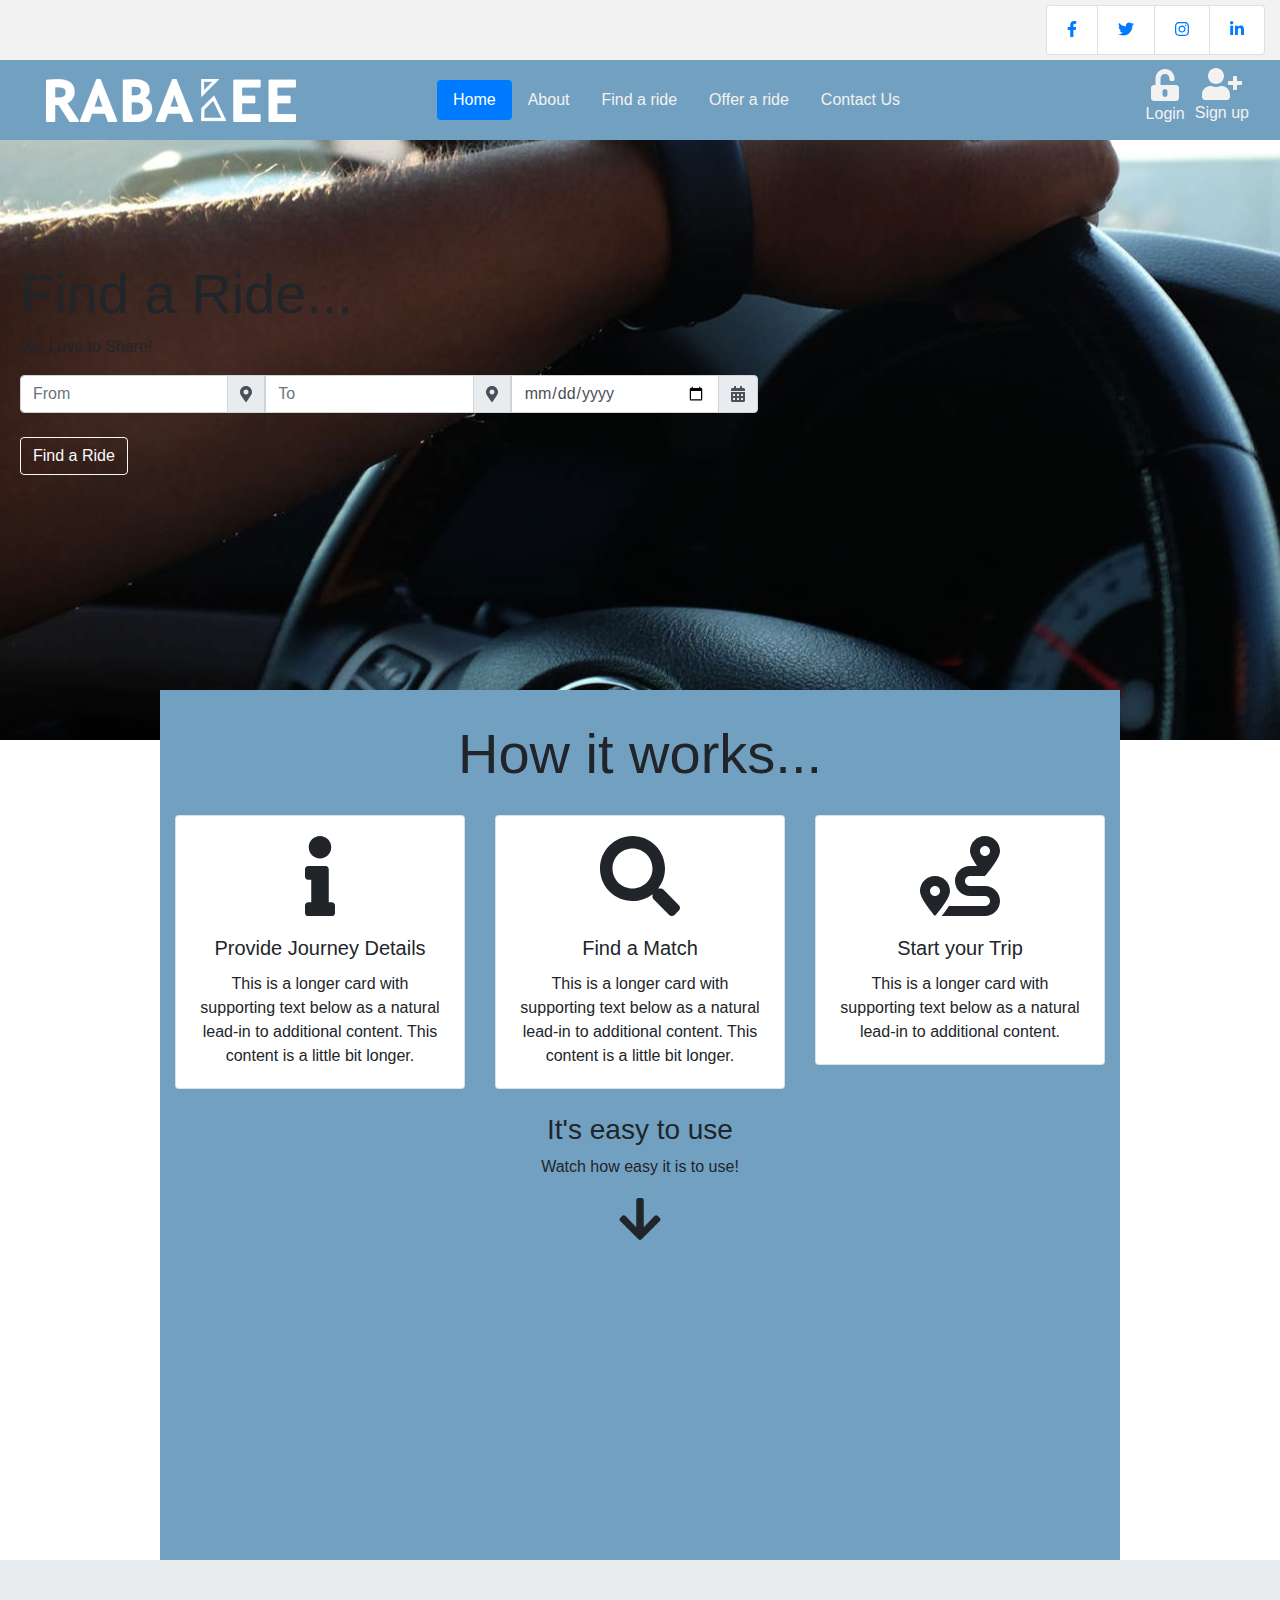
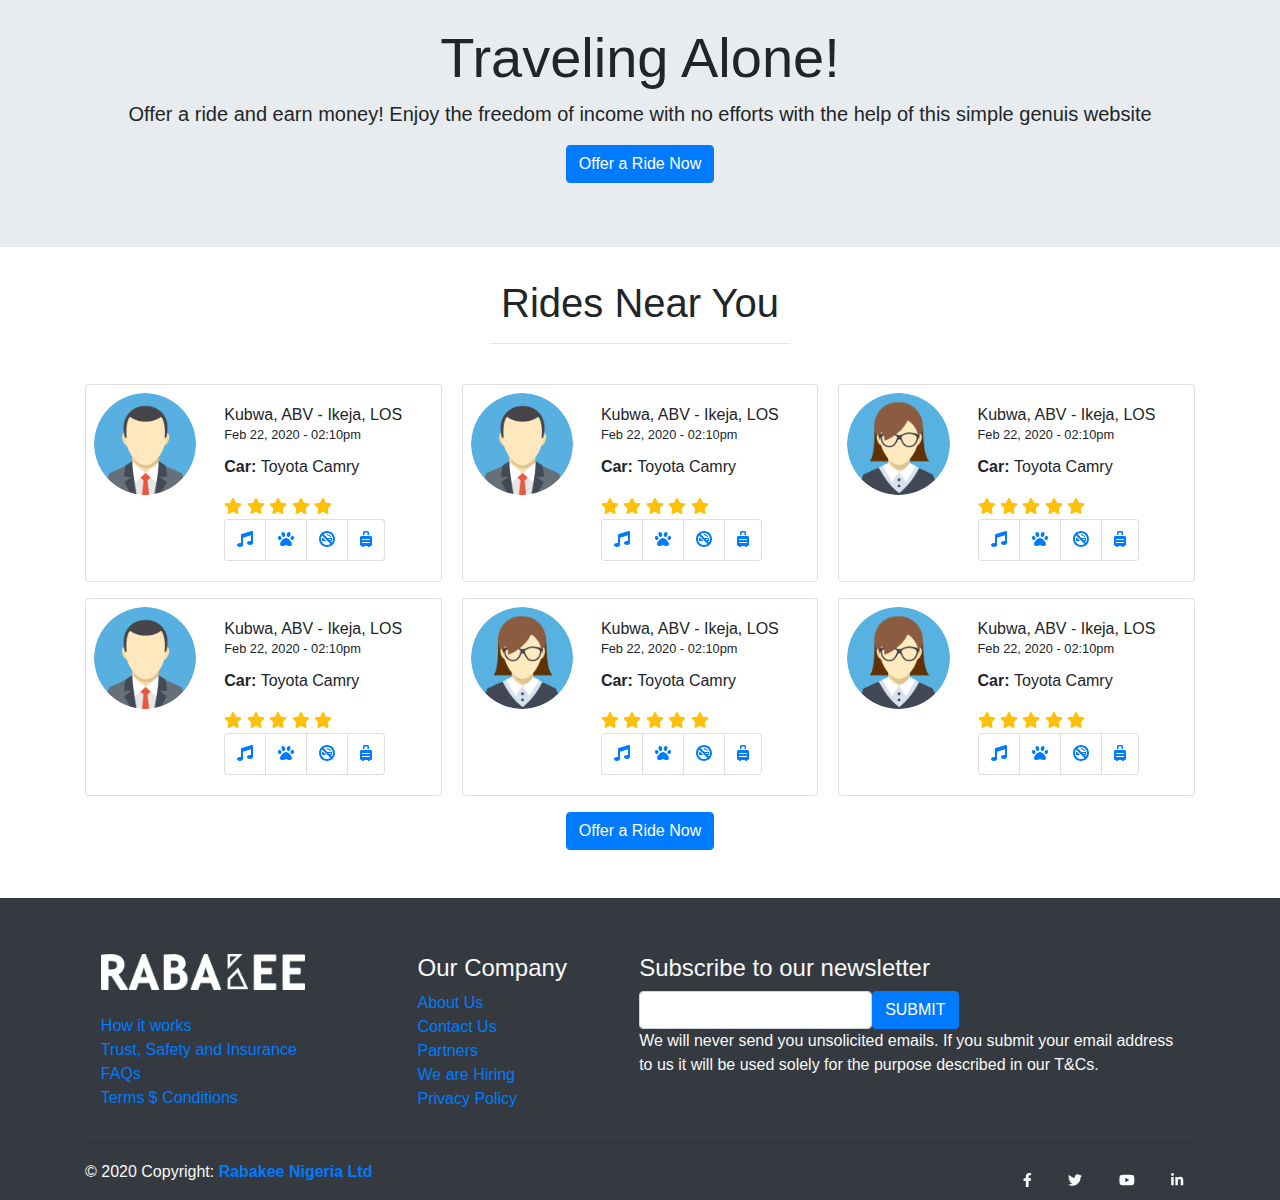
==== index.html @ 5c89a809 "first commit" ====
<!doctype html>
<html lang="en">
  <head>
    <!-- Required meta tags -->
    <meta charset="utf-8">
    <meta name="viewport" content="width=device-width, initial-scale=1, shrink-to-fit=no">

    <!-- Bootstrap CSS -->
    <link rel="shortcut icon" href="./assets/images/favicon.png" type="image/x-icon">
    <link rel="stylesheet" href="./assets/css/bootstrap/bootstrap.min.css">
    <link rel="stylesheet" href="./assets/css/main.css">
    <link rel="stylesheet" href="./assets/css/font-awesome/all.min.css">

    <title>RabaKee: Home</title>
  </head>
  <body>
    <!--header start-->
		<section id="home"  class="header-ra">
			<div class="container-fluid">	
				<div class="header-left">
          <ul class="pull-right list-group list-group-horizontal">
            <li class="list-group-item">
              <a href=""><i class="fab fa-facebook-f"></i></a>
            </li>
            <li class="list-group-item">
              <a href=""><i class="fab fa-twitter"></i></a>
            </li>
            <li class="list-group-item">
              <a href=""><i class="fab fa-instagram"></i></a>
            </li>
            <li class="list-group-item">
              <a href=""><i class="fab fa-linkedin-in"></i></a>
            </li>
          </ul>
				</div><!--/.header-left -->
			</div><!--/.container -->	
    </section><!--/.header-->

    <!-- Start Naviagation section -->
    <section class="navbar navbar-expand-md navbar-light sticky-top navigation">
      <div class="container-fluid">
        <div class="col-lg-4 col-xs-12">

          <a class="navbar-brand"  href="./index.html"><img class="header-image" src="./assets/images/logo.png" alt="Rabakee logo"></a>

        <button class="navbar-toggler " type="button" data-toggle="collapse" data-target="#navbarResponsive ">
          <span class="navbar-toggler-icon"></span>
        </button>
        </div>

        <div class="collapse navbar-collapse" id="navbarResponsive">
          <ul class="nav nav-pills justify-content-center">
            <li class="nav-item">
              <a href="./index.html" class="nav-link active">Home</a>
            </li>
            <li class="nav-item">
              <a href="#" class="nav-link">About</a>
            </li>
            <li class="nav-item">
              <a href="./findaride.html" class="nav-link">Find a ride</a>
            </li>
            <li class="nav-item">
              <a href="./offeraride.html" class="nav-link">Offer a ride</a>
            </li>
            <li class="nav-item">
              <a href="./contact.html" class="nav-link">Contact Us</a>
            </li>
          </ul>
        </div>
        <div>
          <ul class="navbar-nav text-center">
            <li class="nav-click">
              <a href="" data-toggle="modal" data-target="#signInModal">
                <i class="fas fa-2x fa-unlock-alt"></i>
                <h6>Login</h6>
              </a>
            </li>
            <li class="nav-item">
              <a href="" data-toggle="modal" data-target="#signUpModal">
                <i class="fas fa-2x fa-user-plus"></i>
                <h6>Sign up</h6>
              </a>
            </li>
          </ul>
        </div>
        <div>

        </div>
      </div>
    </section> <!-- End navigation section -->

    <!-- Welcome Banner -->
    <section class="container-fluid banner"> 
     <div class="row banner-overlay"></div>
     <div class="overlay-content">
      <h3 class="display-4">
        Find a Ride...
      </h3>
      <p>We Love to Share!</p>
      <form class="form" method="post" action="">
        <div class="input-group">
          <input class="form-control" type="text" name="goingto" placeholder="From" aria-label="Recipient's " aria-describedby="my-addon">
          <div class="input-group-append">
            <span class="input-group-text" id="my-addon"><i class="fas fa-map-marker-alt"></i></span>
          </div>
          <input class="form-control" type="text" name="fromwhere" placeholder="To" aria-label="Recipient's " aria-describedby="my-addon">
          <div class="input-group-append">
            <span class="input-group-text" id="my-addon"><i class="fas fa-map-marker-alt"></i></span>
          </div>
          <input class="form-control" type="date" name="depaturedate" placeholder="Date" aria-label="Recipient's " aria-describedby="my-addon">
          <div class="input-group-append">
            <span class="input-group-text" id="my-addon"><i class="fas fa-calendar-alt"></i></span>
          </div>
        </div><br>
        <button class="btn btn-outline-light btn-md" type="button">Find a Ride</button>
      </form>
    </div>
    </section>
    <!-- Welcome Banner -->

    <!-- How it works -->
    <section class="container col-md-11 col-lg-9 working">
      <h1 class="display-4">How it works...</h1>
      <div class="row row-cols-1 row-cols-md-3">
        <div class="col mb-4">
          <div class="card how-card">
            <i class="fas fa-5x fa-info how-it-works"></i>
            <div class="card-body">
              <h5 class="card-title">Provide Journey Details</h5>
              <p class="card-text">This is a longer card with supporting text below as a natural lead-in to additional content. This content is a little bit longer.</p>
            </div>
          </div>
        </div>
        <div class="col mb-4">
          <div class="card how-card">
            <i class="fas fa-5x fa-search how-it-works"></i>
            <div class="card-body">
              <h5 class="card-title">Find a Match</h5>
              <p class="card-text">This is a longer card with supporting text below as a natural lead-in to additional content. This content is a little bit longer.</p>
            </div>
          </div>
        </div>
        <div class="col mb-4">
          <div class="card how-card">
            <i class="fas fa-5x fa-route how-it-works"></i>
            <div class="card-body">
              <h5 class="card-title">Start your Trip</h5>
              <p class="card-text">This is a longer card with supporting text below as a natural lead-in to additional content.</p>
            </div>
          </div>
        </div>
      </div>
      <div>
        <h3>
          It's easy to use
        </h3>
        <p>Watch how easy it is to use!</p>
        <i class="fas fa-3x fa-arrow-down"></i>
        <br>
        <br>
        <div class="embed-responsive embed-responsive-16by9 col-xs-12 col-md-6 embed-video">
          <iframe width="512" height="300" src="https://www.youtube.com/embed/61OzhSrgsd8" frameborder="0" allow="accelerometer; autoplay; encrypted-media; gyroscope; picture-in-picture" allowfullscreen></iframe>
        </div>
      </div>
    </section>
    <!-- How it works ends-->

<!-- share ride ribbon -->
<div class="jumbotron jumbotron-fluid text-center">
  <h1 class="display-4">Traveling Alone!</h1>
  <p class="lead">Offer a ride and earn money! Enjoy the freedom of income with no efforts with the help of this simple genuis website</p>
  <button class="btn btn-primary" type="button">Offer a Ride Now</button>
</div>

    <!-- popular rides -->
    <section class="container" style="text-align: center;">
      <h1>Rides Near You </h1>
      <hr class="mx-auto" style="width: 300px;">
      <br>
      
        <div class="card-columns">
          
          <!-- single card for drivers near you -->
          <div class="card mb-3" style="max-width: 540px;">
            <div class="row no-gutters">
              <div class="col-md-4">
                <img src="./assets/images/male.png" class="card-img rounded-circle p-2" alt="...">
              </div>
              <div class="col-md-8">
                <div class="card-body text-left">
                  <h6 class="card-title">Kubwa, ABV - Ikeja, LOS <span class="date-time">Feb 22, 2020 - 02:10pm</span></h6>
                  <p class="card-text font-weight-bold">Car: <span class="font-weight-normal">Toyota Camry</span></p>
                      <div class="text-warning">
                        <i class="fa fa-star" aria-hidden="true"></i>
                        <i class="fa fa-star" aria-hidden="true"></i>
                        <i class="fa fa-star" aria-hidden="true"></i>
                        <i class="fa fa-star" aria-hidden="true"></i>
                        <i class="fa fa-star" aria-hidden="true"></i>
                      </div>
                  <ul class="list-group list-group-horizontal">
                    <li class="list-group-item dos-donts-tab">
                      <a href=""><i class="fas fa-music"></i></a>
                    </li>
                    <li class="list-group-item dos-donts-tab">
                      <a href=""><i class="fas fa-paw"></i></a>
                    </li>
                    <li class="list-group-item dos-donts-tab">
                      <a href=""><i class="fas fa-smoking-ban"></i></a>
                    </li>
                    <li class="list-group-item dos-donts-tab">
                      <a href=""><i class="fas fa-suitcase-rolling"></i></a>
                    </li>
                  </ul>
                </div>
              </div>
            </div>
          </div>
          <!-- End card for Drivers near you -->
          
          <!-- single card for drivers near you -->
          <div class="card mb-3" style="max-width: 540px;">
            <div class="row no-gutters">
              <div class="col-md-4">
                <img src="./assets/images/male.png" class="card-img rounded-circle p-2" alt="...">
              </div>
              <div class="col-md-8">
                <div class="card-body text-left">
                  <h6 class="card-title">Kubwa, ABV - Ikeja, LOS <span class="date-time">Feb 22, 2020 - 02:10pm</span></h6>
                  <p class="card-text font-weight-bold">Car: <span class="font-weight-normal">Toyota Camry</span></p>
                      <div class="text-warning">
                        <i class="fa fa-star" aria-hidden="true"></i>
                        <i class="fa fa-star" aria-hidden="true"></i>
                        <i class="fa fa-star" aria-hidden="true"></i>
                        <i class="fa fa-star" aria-hidden="true"></i>
                        <i class="fa fa-star" aria-hidden="true"></i>
                      </div>
                  <ul class="list-group list-group-horizontal">
                    <li class="list-group-item dos-donts-tab">
                      <a href=""><i class="fas fa-music"></i></a>
                    </li>
                    <li class="list-group-item dos-donts-tab">
                      <a href=""><i class="fas fa-paw"></i></a>
                    </li>
                    <li class="list-group-item dos-donts-tab">
                      <a href=""><i class="fas fa-smoking-ban"></i></a>
                    </li>
                    <li class="list-group-item dos-donts-tab">
                      <a href=""><i class="fas fa-suitcase-rolling"></i></a>
                    </li>
                  </ul>
                </div>
              </div>
            </div>
          </div>
          <!-- End card for Drivers near you -->
          
          <!-- single card for drivers near you -->
          <div class="card mb-3" style="max-width: 540px;">
            <div class="row no-gutters">
              <div class="col-md-4">
                <img src="./assets/images/male.png" class="card-img rounded-circle p-2" alt="...">
              </div>
              <div class="col-md-8">
                <div class="card-body text-left">
                  <h6 class="card-title">Kubwa, ABV - Ikeja, LOS <span class="date-time">Feb 22, 2020 - 02:10pm</span></h6>
                  <p class="card-text font-weight-bold">Car: <span class="font-weight-normal">Toyota Camry</span></p>
                      <div class="text-warning">
                        <i class="fa fa-star" aria-hidden="true"></i>
                        <i class="fa fa-star" aria-hidden="true"></i>
                        <i class="fa fa-star" aria-hidden="true"></i>
                        <i class="fa fa-star" aria-hidden="true"></i>
                        <i class="fa fa-star" aria-hidden="true"></i>
                      </div>
                  <ul class="list-group list-group-horizontal">
                    <li class="list-group-item dos-donts-tab">
                      <a href=""><i class="fas fa-music"></i></a>
                    </li>
                    <li class="list-group-item dos-donts-tab">
                      <a href=""><i class="fas fa-paw"></i></a>
                    </li>
                    <li class="list-group-item dos-donts-tab">
                      <a href=""><i class="fas fa-smoking-ban"></i></a>
                    </li>
                    <li class="list-group-item dos-donts-tab">
                      <a href=""><i class="fas fa-suitcase-rolling"></i></a>
                    </li>
                  </ul>
                </div>
              </div>
            </div>
          </div>
          <!-- End card for Drivers near you -->
          
          <!-- single card for drivers near you -->
          <div class="card mb-3" style="max-width: 540px;">
            <div class="row no-gutters">
              <div class="col-md-4">
                <img src="./assets/images/female.png" class="card-img rounded-circle p-2" alt="...">
              </div>
              <div class="col-md-8">
                <div class="card-body text-left">
                  <h6 class="card-title">Kubwa, ABV - Ikeja, LOS <span class="date-time">Feb 22, 2020 - 02:10pm</span></h6>
                  <p class="card-text font-weight-bold">Car: <span class="font-weight-normal">Toyota Camry</span></p>
                      <div class="text-warning">
                        <i class="fa fa-star" aria-hidden="true"></i>
                        <i class="fa fa-star" aria-hidden="true"></i>
                        <i class="fa fa-star" aria-hidden="true"></i>
                        <i class="fa fa-star" aria-hidden="true"></i>
                        <i class="fa fa-star" aria-hidden="true"></i>
                      </div>
                  <ul class="list-group list-group-horizontal">
                    <li class="list-group-item dos-donts-tab">
                      <a href=""><i class="fas fa-music"></i></a>
                    </li>
                    <li class="list-group-item dos-donts-tab">
                      <a href=""><i class="fas fa-paw"></i></a>
                    </li>
                    <li class="list-group-item dos-donts-tab">
                      <a href=""><i class="fas fa-smoking-ban"></i></a>
                    </li>
                    <li class="list-group-item dos-donts-tab">
                      <a href=""><i class="fas fa-suitcase-rolling"></i></a>
                    </li>
                  </ul>
                </div>
              </div>
            </div>
          </div>
          <!-- End card for Drivers near you -->
          
          <!-- single card for drivers near you -->
          <div class="card mb-3" style="max-width: 540px;">
            <div class="row no-gutters">
              <div class="col-md-4">
                <img src="./assets/images/female.png" class="card-img rounded-circle p-2" alt="...">
              </div>
              <div class="col-md-8">
                <div class="card-body text-left">
                  <h6 class="card-title">Kubwa, ABV - Ikeja, LOS <span class="date-time">Feb 22, 2020 - 02:10pm</span></h6>
                  <p class="card-text font-weight-bold">Car: <span class="font-weight-normal">Toyota Camry</span></p>
                      <div class="text-warning">
                        <i class="fa fa-star" aria-hidden="true"></i>
                        <i class="fa fa-star" aria-hidden="true"></i>
                        <i class="fa fa-star" aria-hidden="true"></i>
                        <i class="fa fa-star" aria-hidden="true"></i>
                        <i class="fa fa-star" aria-hidden="true"></i>
                      </div>
                  <ul class="list-group list-group-horizontal">
                    <li class="list-group-item dos-donts-tab">
                      <a href=""><i class="fas fa-music"></i></a>
                    </li>
                    <li class="list-group-item dos-donts-tab">
                      <a href=""><i class="fas fa-paw"></i></a>
                    </li>
                    <li class="list-group-item dos-donts-tab">
                      <a href=""><i class="fas fa-smoking-ban"></i></a>
                    </li>
                    <li class="list-group-item dos-donts-tab">
                      <a href=""><i class="fas fa-suitcase-rolling"></i></a>
                    </li>
                  </ul>
                </div>
              </div>
            </div>
          </div>
          <!-- End card for Drivers near you -->
          <!-- single card for drivers near you -->
          <div class="card mb-3" style="max-width: 540px;">
            <div class="row no-gutters">
              <div class="col-md-4">
                <img src="./assets/images/female.png" class="card-img rounded-circle p-2" alt="...">
              </div>
              <div class="col-md-8">
                <div class="card-body text-left">
                  <h6 class="card-title">Kubwa, ABV - Ikeja, LOS <span class="date-time">Feb 22, 2020 - 02:10pm</span></h6>
                  <p class="card-text font-weight-bold">Car: <span class="font-weight-normal">Toyota Camry</span></p>
                      <div class="text-warning">
                        <i class="fa fa-star" aria-hidden="true"></i>
                        <i class="fa fa-star" aria-hidden="true"></i>
                        <i class="fa fa-star" aria-hidden="true"></i>
                        <i class="fa fa-star" aria-hidden="true"></i>
                        <i class="fa fa-star" aria-hidden="true"></i>
                      </div>
                  <ul class="list-group list-group-horizontal">
                    <li class="list-group-item dos-donts-tab">
                      <a href=""><i class="fas fa-music"></i></a>
                    </li>
                    <li class="list-group-item dos-donts-tab">
                      <a href=""><i class="fas fa-paw"></i></a>
                    </li>
                    <li class="list-group-item dos-donts-tab">
                      <a href=""><i class="fas fa-smoking-ban"></i></a>
                    </li>
                    <li class="list-group-item dos-donts-tab">
                      <a href=""><i class="fas fa-suitcase-rolling"></i></a>
                    </li>
                  </ul>
                </div>
              </div>
            </div>
          </div>
          <!-- End card for Drivers near you -->

        </div>
        <button class="btn btn-primary" type="button">Offer a Ride Now</button>
    </section>
    <br>
    <br>


    <!-- Footer -->
<footer class="text-light font-small bg-dark pt-4">

  <!-- Footer Links -->
  <div class="container text-center text-md-left">

    <!-- Footer links -->
    <div class="row text-center text-md-left mt-3 pb-3">

      <!-- Grid column -->
      <div class="col-md-3 col-lg-3 col-xl-3 mx-auto mt-3">
        <img src="./assets/images/logo.png" alt="rabakee logo" style="width: 80%;">
        <br>
        <br>
        <ul>
          <li><a href="">How it works</a></li>
          <li><a href=""> Trust, Safety and Insurance</a></li>
          <li><a href="">FAQs</a></li>
          <li><a href="">Terms $ Conditions</a></li>
        </ul>
      </div>
      <!-- Grid column -->

      <hr class="w-100 clearfix d-md-none">

      <!-- Grid column -->
      <div class="col-md-2 col-lg-2 col-xl-2 mx-auto mt-3">
        <h4>Our Company</h4>
        <ul>
          <li><a href="">About Us</a></li>
          <li><a href=""> Contact Us</a></li>
          <li><a href="">Partners</a></li>
          <li><a href="">We are Hiring</a></li>
          <li><a href="">Privacy Policy</a></li>
        </ul>
      </div>
      <!-- Grid column -->

      <hr class="w-100 clearfix d-md-none">

      <!-- Grid column -->
      <div class="col-md-6 mx-auto mt-3">
        <!-- Call to action -->
  
    <h4>Subscribe to our newsletter</h4>
    <form class="form-inline">
      <div class="form-group">
        
        <label for=""></label>
        <input type="text" name="" id="" class="form-control" placeholder="" aria-describedby="helpId">
        <button type="button" class="btn btn-primary">SUBMIT</button>
      </div>
    </form>
    <P>We will never send you unsolicited emails. If you submit your email address to us it will be used solely for the purpose described in our T&Cs.</P>
  
  <!-- Call to action -->
      </div>
      <!-- Grid column -->

    </div>
    <!-- Footer links -->

    <hr>

    <!-- Grid row -->
    <div class="row d-flex align-items-center">

      <!-- Grid column -->
      <div class="col-md-7 col-lg-8">

        <!--Copyright-->
        <p class="text-center text-md-left">© 2020 Copyright:
          <a href="#">
            <strong>Rabakee Nigeria Ltd</strong>
          </a>
        </p>

      </div>
      <!-- Grid column -->

      <!-- Grid column -->
      <div class="col-md-5 col-lg-4 ml-lg-0">

        <!-- Social buttons -->
        <div class="text-center text-md-right">
          <ul class="list-unstyled list-inline">
            <li class="list-inline-item">
              <a class="btn-floating btn-sm rgba-white-slight mx-1">
                <i class="fab fa-facebook-f"></i>
              </a>
            </li>
            <li class="list-inline-item">
              <a class="btn-floating btn-sm rgba-white-slight mx-1">
                <i class="fab fa-twitter"></i>
              </a>
            </li>
            <li class="list-inline-item">
              <a class="btn-floating btn-sm rgba-white-slight mx-1">
                <i class="fab fa-youtube"></i>
              </a>
            </li>
            <li class="list-inline-item">
              <a class="btn-floating btn-sm rgba-white-slight mx-1">
                <i class="fab fa-linkedin-in"></i>
              </a>
            </li>
          </ul>
        </div>

      </div>
      <!-- Grid column -->

    </div>
    <!-- Grid row -->

  </div>
  <!-- Footer Links -->

</footer>
<!-- Footer -->

      

    <!-- Optional JavaScript -->
    <!-- jQuery first, then Popper.js, then Bootstrap JS -->
    <script src="https://code.jquery.com/jquery-3.4.1.slim.min.js" integrity="sha384-J6qa4849blE2+poT4WnyKhv5vZF5SrPo0iEjwBvKU7imGFAV0wwj1yYfoRSJoZ+n" crossorigin="anonymous"></script>
    <script src="https://cdn.jsdelivr.net/npm/popper.js@1.16.0/dist/umd/popper.min.js" integrity="sha384-Q6E9RHvbIyZFJoft+2mJbHaEWldlvI9IOYy5n3zV9zzTtmI3UksdQRVvoxMfooAo" crossorigin="anonymous"></script>
    <script src="./assets/js/bootstrap/bootstrap.min.js"></script>
    <script src="./assets/js/font-awesome/all.min.js"></script>




<!-- Modal -->
<div class="modal fade" id="signInModal" tabindex="-1" role="dialog" aria-labelledby="exampleModalLabel" aria-hidden="true">
  <div class="modal-dialog" role="document">
    <div class="modal-content">
      <div class="modal-header">
        <h5 class="modal-title" id="exampleModalLabel">Signin</h5>
        <button type="button" class="close" data-dismiss="modal" aria-label="Close">
          <span aria-hidden="true">&times;</span>
        </button>
      </div>
      <div class="modal-body">
        <button type="button" class="btn btn-primary btn-lg ">Signin as Rider</button>
          <button type="button" class="btn btn-primary btn-lg ">Signin as Driver</button>
      </div>
      <div class="modal-footer">
        <button type="button" class="btn btn-secondary" data-dismiss="modal">Close</button>
      </div>
    </div>
  </div>
</div>

<!-- Modal -->
<div class="modal fade" id="signUpModal" tabindex="-1" role="dialog" aria-labelledby="exampleModalLabel" aria-hidden="true">
  <div class="modal-dialog" role="document">
    <div class="modal-content">
      <div class="modal-header">
        <h5 class="modal-title" id="exampleModalLabel">Signup</h5>
        <button type="button" class="close" data-dismiss="modal" aria-label="Close">
          <span aria-hidden="true">&times;</span>
        </button>
      </div>
      <div class="modal-body">
        
          <button type="button" class="btn btn-primary btn-lg ">Signup as Rider</button>
          <button type="button" class="btn btn-primary btn-lg ">Signup as Driver</button>
          
      </div>
      <div class="modal-footer">
        <button type="button" class="btn btn-secondary" data-dismiss="modal">Close</button>
      </div>
    </div>
  </div>
</div>
    
  </body>
</html>
---- assets/css/main.css ----
*{
    margin: 0;
    padding: 0;
}

:root{
    --rabakeeFirstColor: rgb(114, 160, 193);
    --rabakeeFirstColorTp: rgba(115, 112, 216, 0.5);
    --rabakeeSecondColor: rgb(68, 69, 79);
    --rabakeeThirdColor: #f2f2f2;
}


ul{
    list-style: none;
    padding: 0;
    margin: 0;
}
ul li{
    list-style: none;
}

/* Header elements */
.header-ra{
    height: 60px;
    padding-bottom: 10px;
    padding-top: 5px;
    background-color: var(--rabakeeThirdColor);
}
.header-left ul{
    float: right;
}
.header-left ul li{
    display: inline-block;
}

/* Navbar section */
.navigation{
    background-color: var(--rabakeeFirstColor);
}
.navigation ul li a{
    color: var(--rabakeeThirdColor);
}
.navbar .collapse .navbar-nav li a {
    font-size: 16px;
    color: #fff !important;
    font-family: 'Lato', sans-serif;
    margin-top: 18px;
    padding-left: 27px;
    -webkit-transition: .5s;
    -moz-transition: .5s;
    -ms-transition: .5s;
    -o-transition: .5s;
    transition: .5s;
}
.navbar .collapse .navbar-nav li a:hover{
    color: var(--rabakeeSecondColor) !important;
    background-color: var(--rabakeeThirdColor);
} 

/* .navbar .collapse .navbar-nav li a.active{
    color: var(--rabakeeSecondColor);
    background-color: var(--rabakeeThirdColor);
} */

.nav-click{
    padding: 1px 10px;
}

/* Welcome Banner starts */
.banner{
    position: relative;
    height: 600px;
    background-image: url('../images/rabakee_slider_3.jpg');
    background-position: center;
}
.overlay-content{
    position: absolute;
    top: 20%;
    bottom: 20%;
    margin-left: 5px;
    margin-right: 10px;
}

/* How it works */
.how-it-works{
    margin: auto;
    padding-top: 0px;
}
.working{
    padding-top: 30px;
    padding-bottom: 30px;
    text-align: center;
    background-color: var(--rabakeeFirstColor);
    z-index: 2;
    margin-top: -50px;
}
.how-card{
    margin-top: 20px;
    padding-top: 20px;
}
iframe {
    display: block;
    margin: 0 auto;
 }

.embed-video{
    margin: 0 auto;
}


/* Rides near yoy */
.date-time{
    font-size: 0.8rem;
    font-weight: 300;
}
.dos-donts-tab{
    padding: .5rem .75rem !important;
}
@media only screen and (max-width: 576Px) {
    .header-image{
        width: 75%;
    }
}
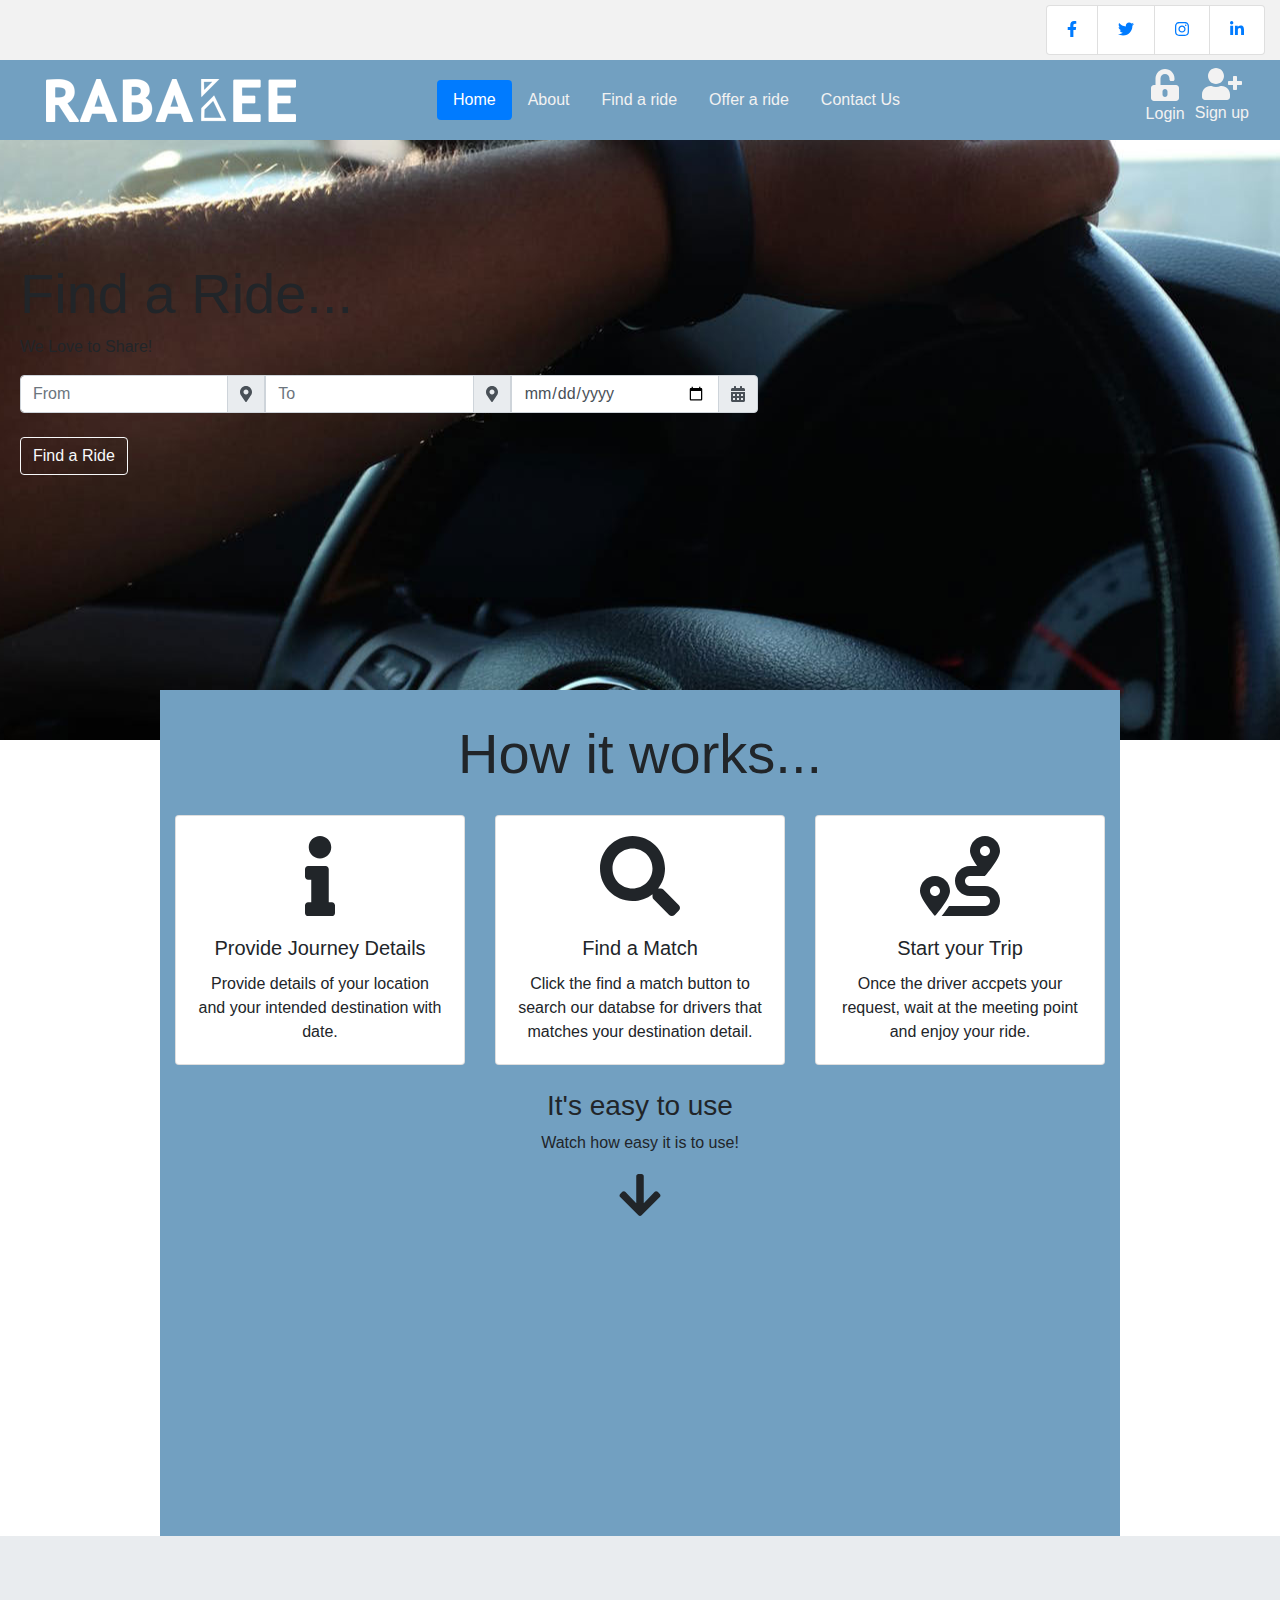
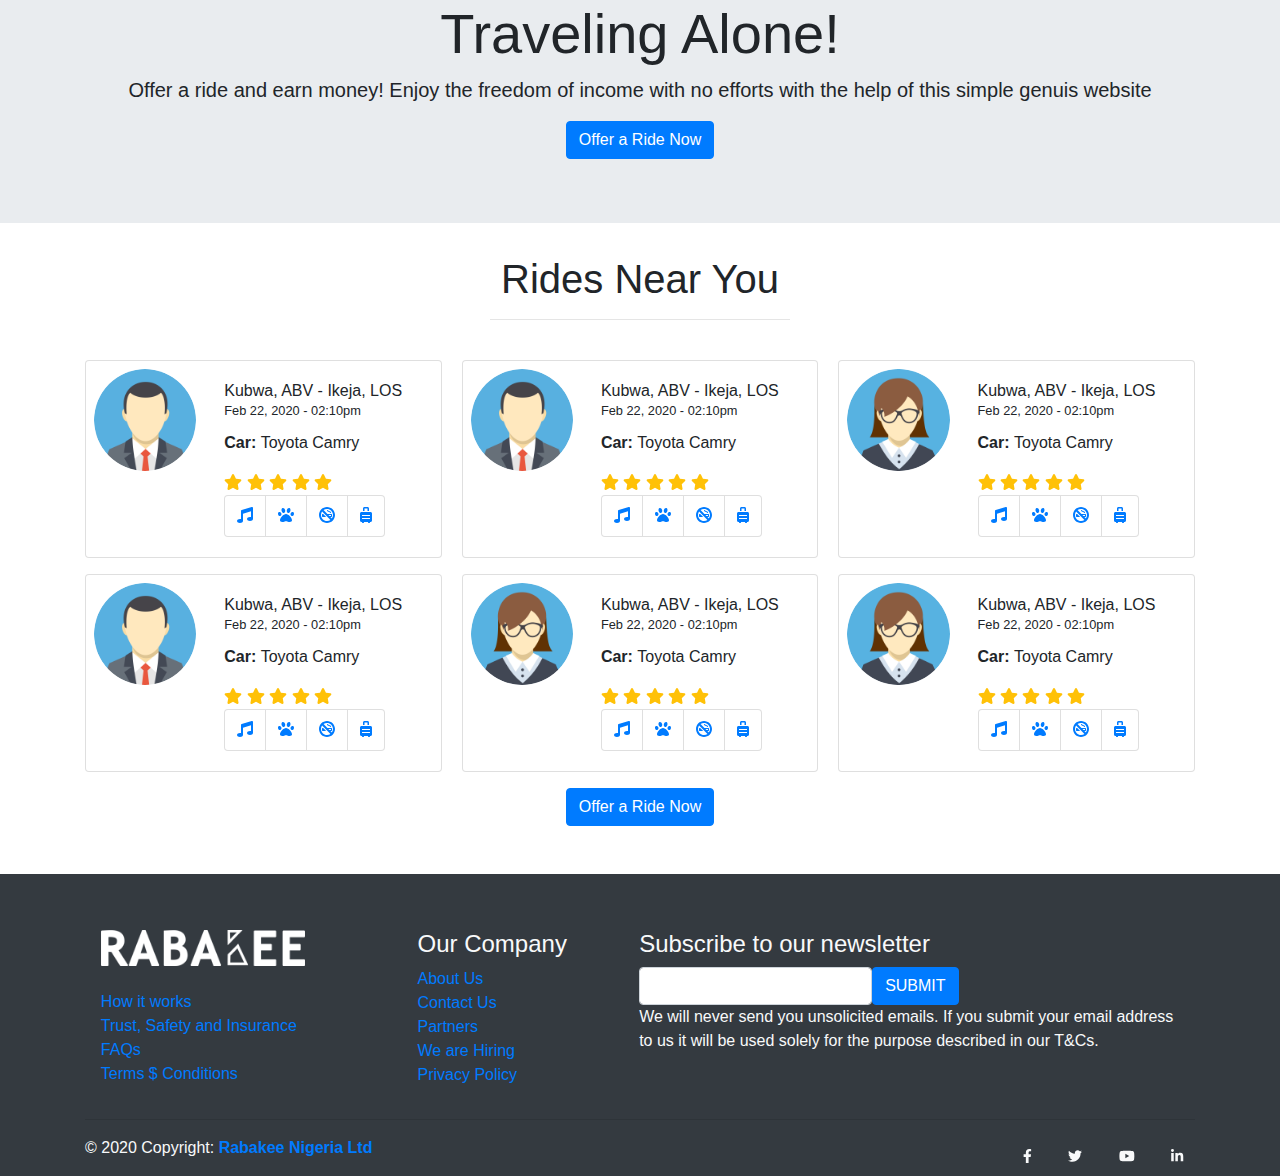
==== commit 36d65f8d: "Add files via upload" ====
--- a/index.html
+++ b/index.html
@@ -54,7 +54,7 @@
               <a href="./index.html" class="nav-link active">Home</a>
             </li>
             <li class="nav-item">
-              <a href="#" class="nav-link">About</a>
+              <a href="./about.html" class="nav-link">About</a>
             </li>
             <li class="nav-item">
               <a href="./findaride.html" class="nav-link">Find a ride</a>
@@ -127,7 +127,7 @@
             <i class="fas fa-5x fa-info how-it-works"></i>
             <div class="card-body">
               <h5 class="card-title">Provide Journey Details</h5>
-              <p class="card-text">This is a longer card with supporting text below as a natural lead-in to additional content. This content is a little bit longer.</p>
+              <p class="card-text">Provide details of your location and your intended destination with date.</p>
             </div>
           </div>
         </div>
@@ -136,7 +136,7 @@
             <i class="fas fa-5x fa-search how-it-works"></i>
             <div class="card-body">
               <h5 class="card-title">Find a Match</h5>
-              <p class="card-text">This is a longer card with supporting text below as a natural lead-in to additional content. This content is a little bit longer.</p>
+              <p class="card-text">Click the find a match button to search our databse for drivers that matches your destination detail.</p>
             </div>
           </div>
         </div>
@@ -145,7 +145,7 @@
             <i class="fas fa-5x fa-route how-it-works"></i>
             <div class="card-body">
               <h5 class="card-title">Start your Trip</h5>
-              <p class="card-text">This is a longer card with supporting text below as a natural lead-in to additional content.</p>
+              <p class="card-text">Once the driver accpets your request, wait at the meeting point and enjoy your ride.</p>
             </div>
           </div>
         </div>
@@ -586,4 +586,4 @@
 </div>
     
   </body>
-</html>+</html>
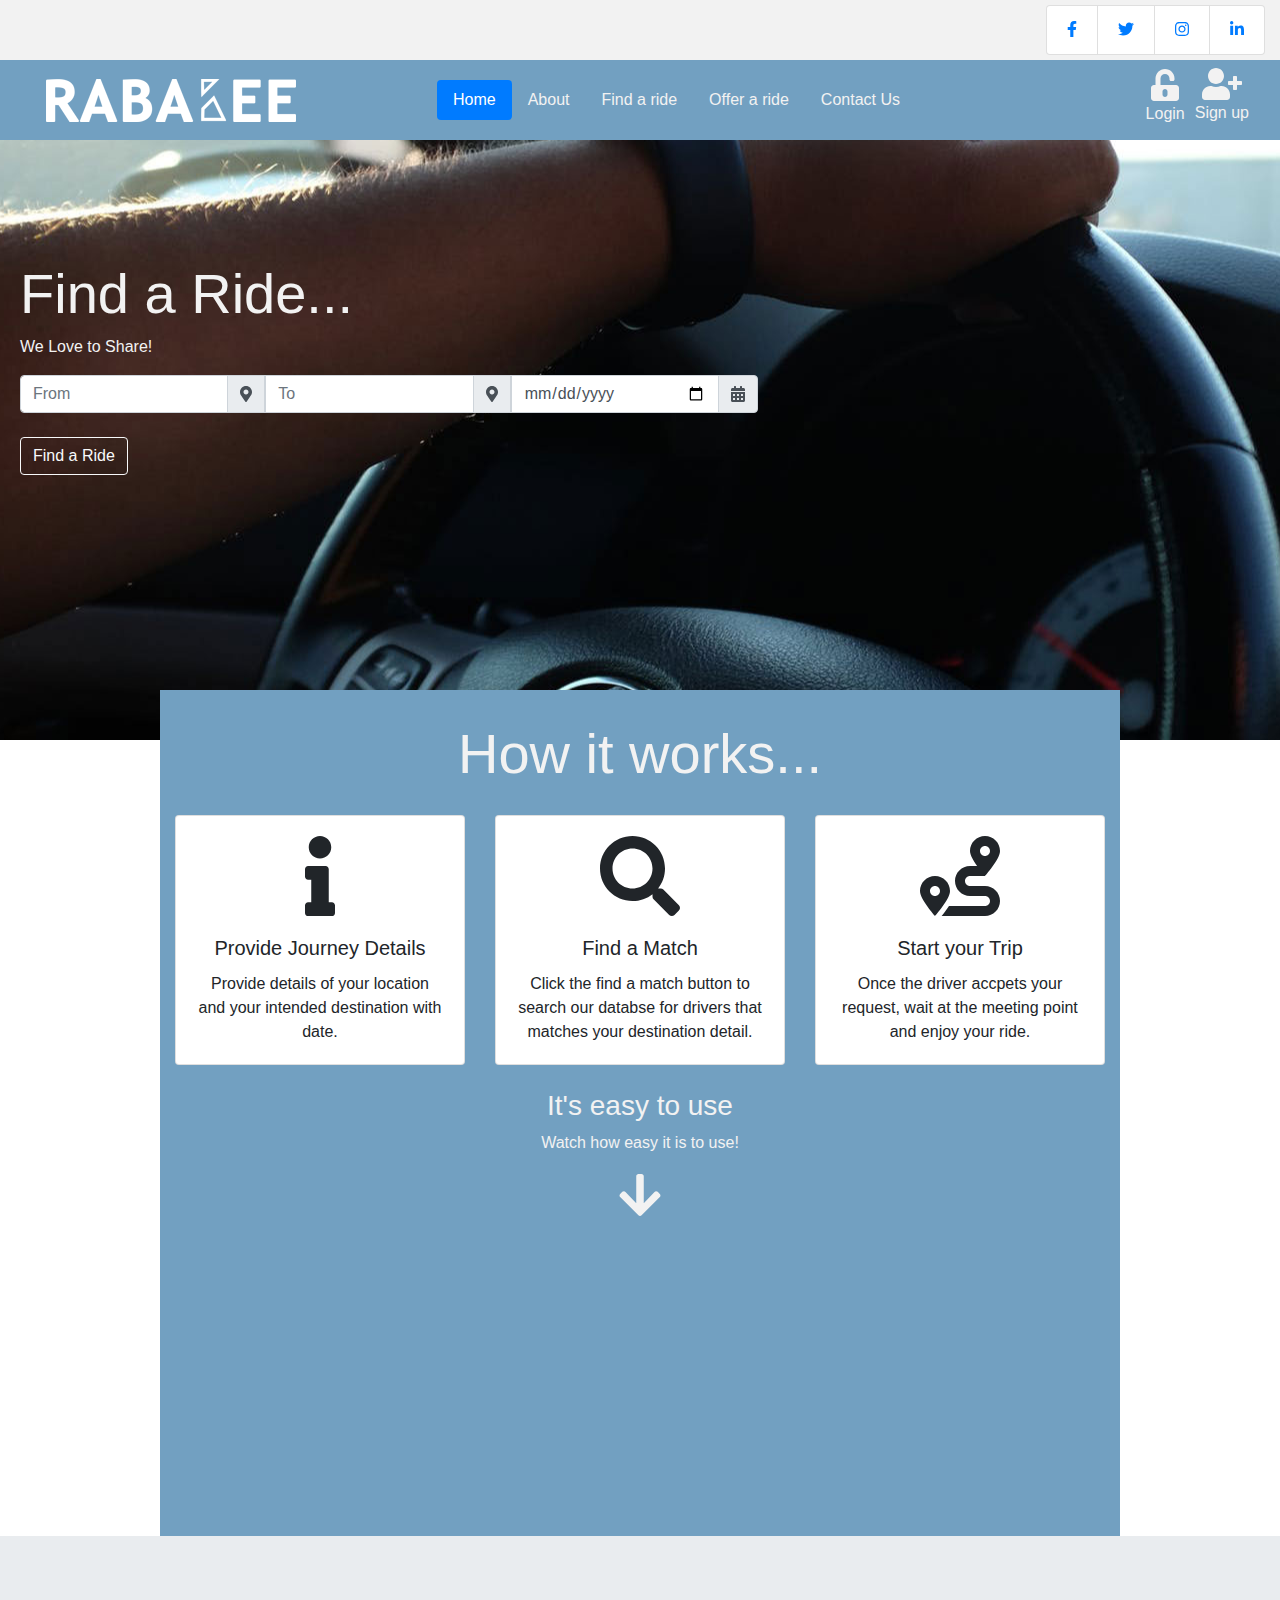
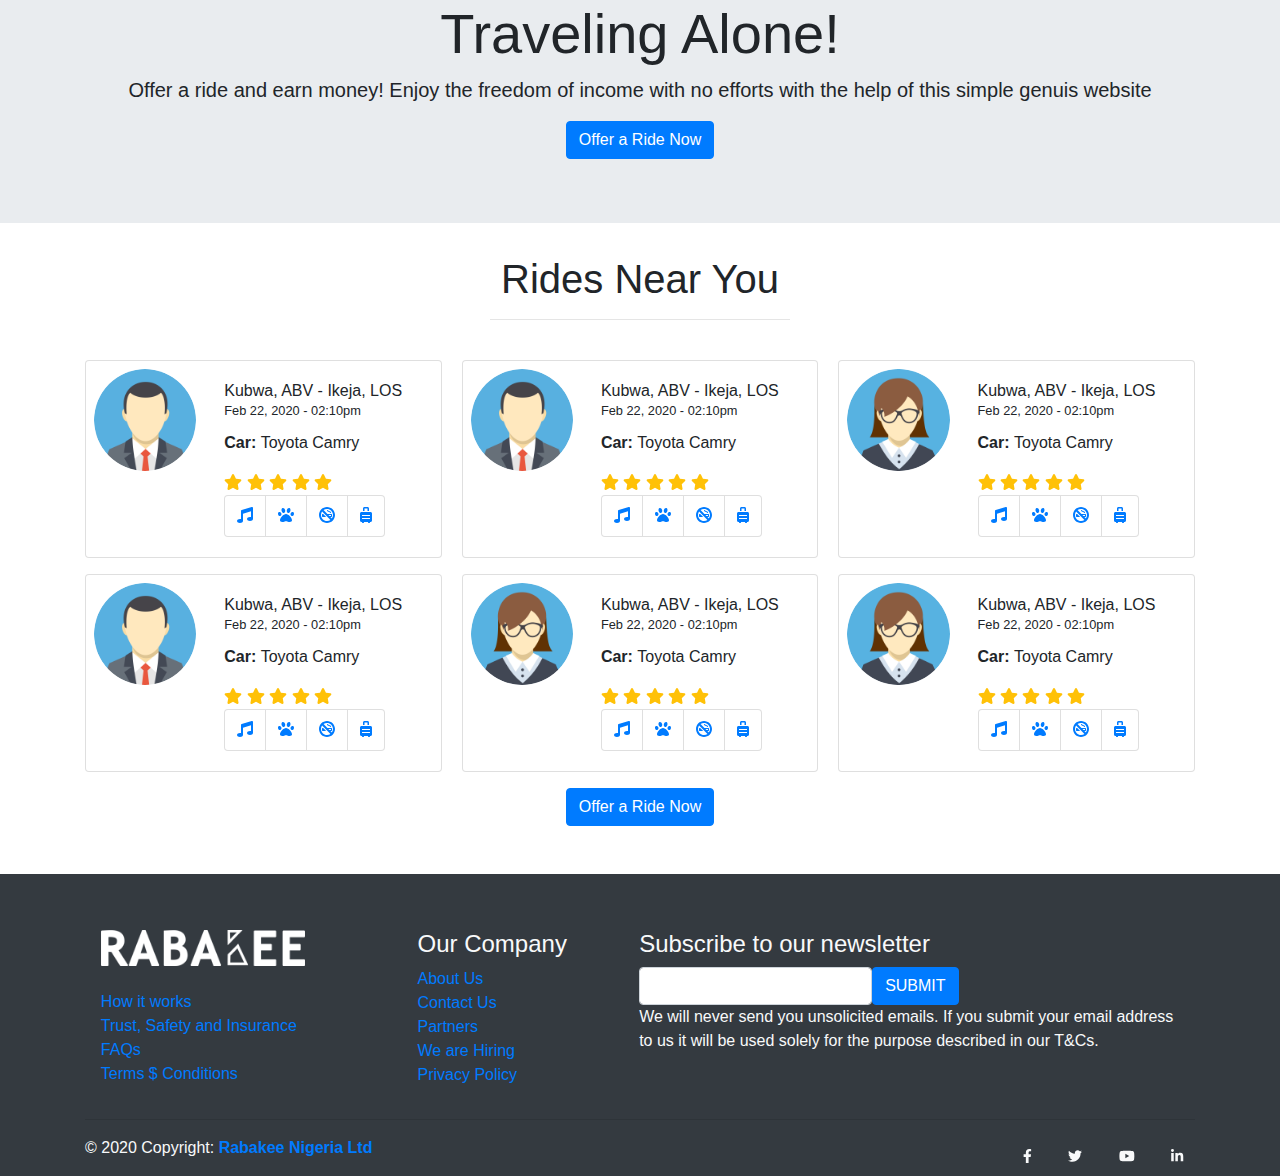
==== commit ce7f06ac: "Update index.html" ====
--- a/index.html
+++ b/index.html
@@ -93,10 +93,10 @@
     <section class="container-fluid banner"> 
      <div class="row banner-overlay"></div>
      <div class="overlay-content">
-      <h3 class="display-4">
+      <h3 class="display-4 h-white">
         Find a Ride...
       </h3>
-      <p>We Love to Share!</p>
+      <p class="h-white">We Love to Share!</p>
       <form class="form" method="post" action="">
         <div class="input-group">
           <input class="form-control" type="text" name="goingto" placeholder="From" aria-label="Recipient's " aria-describedby="my-addon">
@@ -120,7 +120,7 @@
 
     <!-- How it works -->
     <section class="container col-md-11 col-lg-9 working">
-      <h1 class="display-4">How it works...</h1>
+      <h1 class="display-4 h-white">How it works...</h1>
       <div class="row row-cols-1 row-cols-md-3">
         <div class="col mb-4">
           <div class="card how-card">
@@ -151,11 +151,11 @@
         </div>
       </div>
       <div>
-        <h3>
+        <h3 class="h-white">
           It's easy to use
         </h3>
-        <p>Watch how easy it is to use!</p>
-        <i class="fas fa-3x fa-arrow-down"></i>
+        <p class="h-white">Watch how easy it is to use!</p>
+        <i class="fas fa-3x fa-arrow-down h-white"></i>
         <br>
         <br>
         <div class="embed-responsive embed-responsive-16by9 col-xs-12 col-md-6 embed-video">
--- a/assets/css/main.css
+++ b/assets/css/main.css
@@ -10,6 +10,9 @@
     --rabakeeThirdColor: #f2f2f2;
 }
 
+.h-white{
+    color: #f2f2f2;
+}
 
 ul{
     list-style: none;
@@ -121,4 +124,4 @@
     .header-image{
         width: 75%;
     }
-}+}
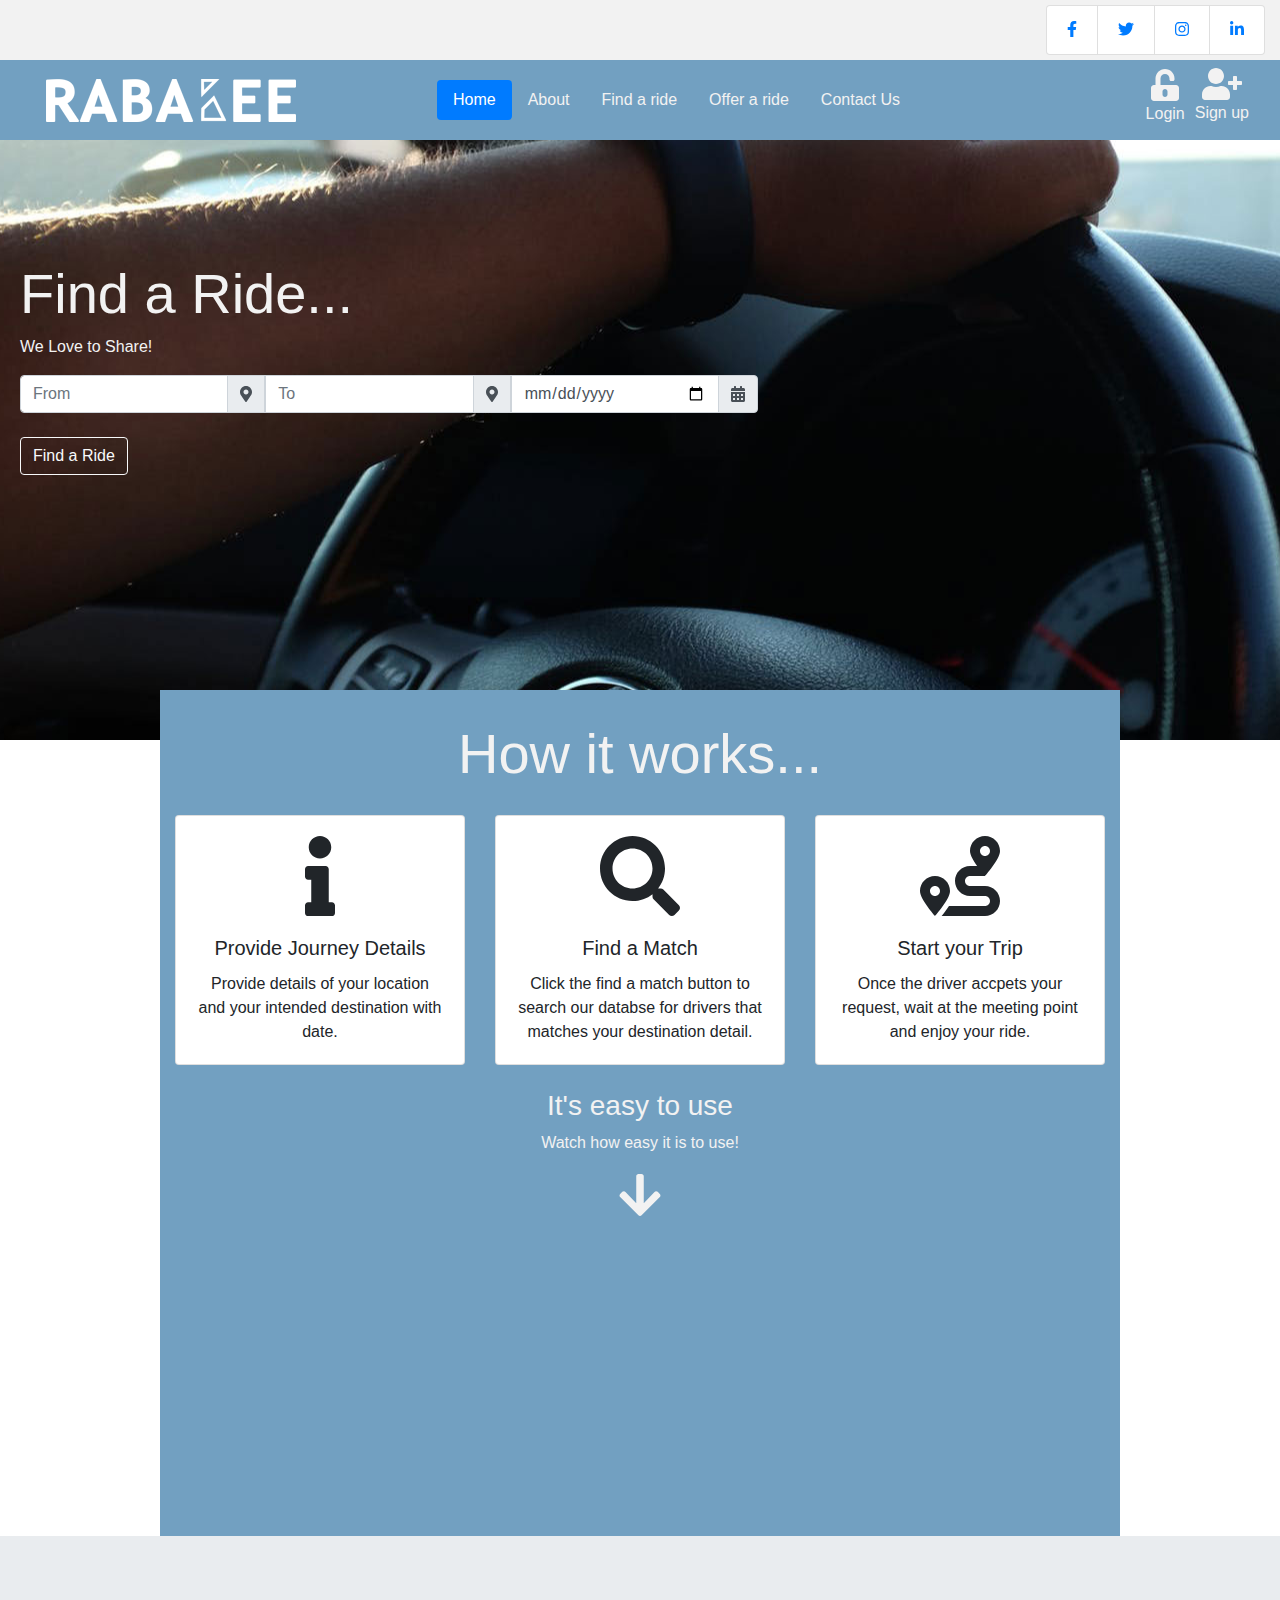
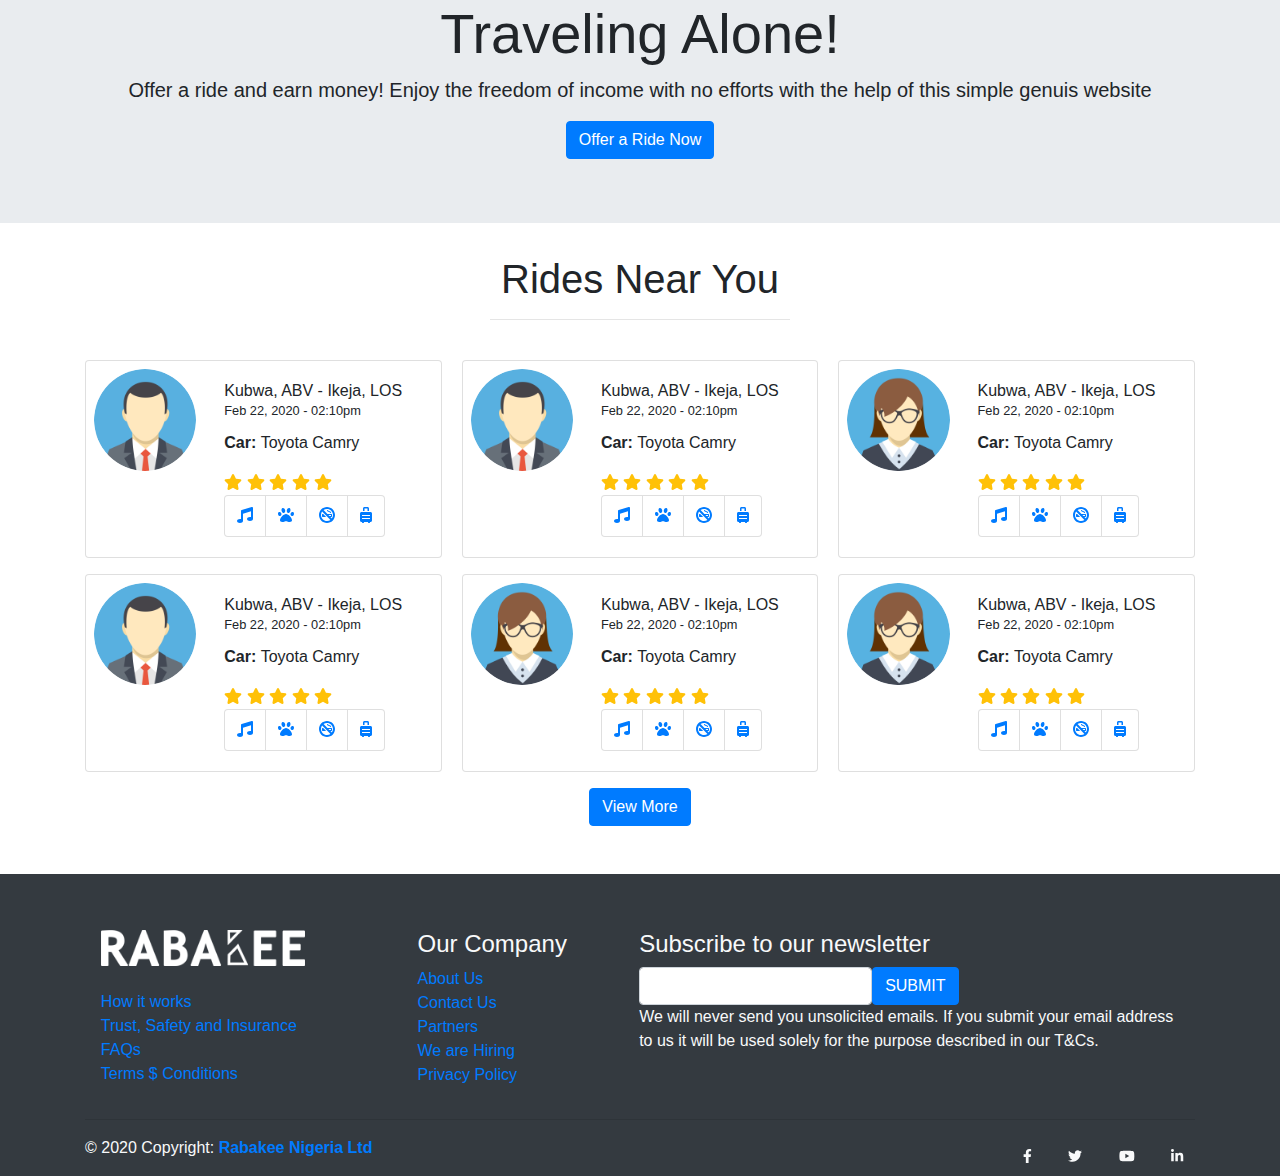
==== commit 340b8be7: "Update index.html" ====
--- a/index.html
+++ b/index.html
@@ -402,7 +402,7 @@
           <!-- End card for Drivers near you -->
 
         </div>
-        <button class="btn btn-primary" type="button">Offer a Ride Now</button>
+        <button class="btn btn-primary" type="button">View More</button>
     </section>
     <br>
     <br>
--- a/assets/css/main.css
+++ b/assets/css/main.css
@@ -11,7 +11,7 @@
 }
 
 .h-white{
-    color: #f2f2f2;
+    color: #f2f2f2 !important;
 }
 
 ul{
